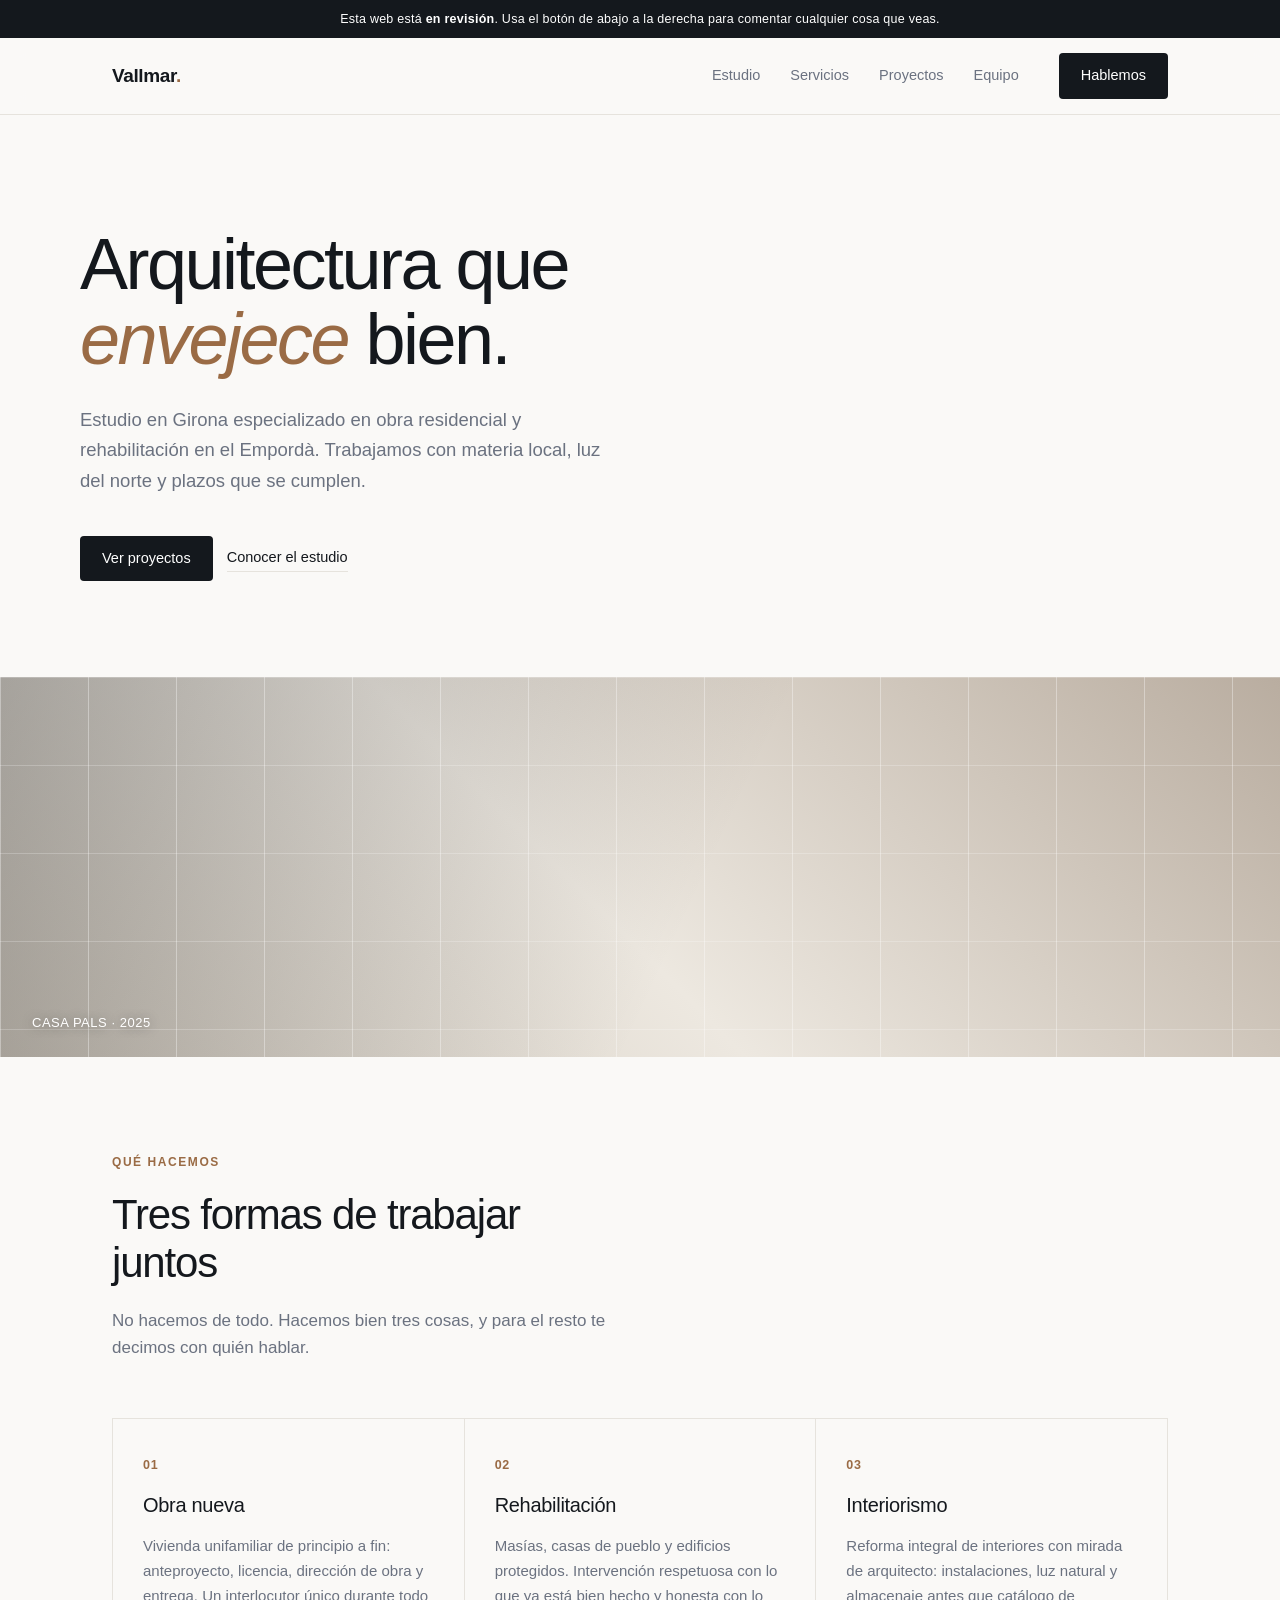
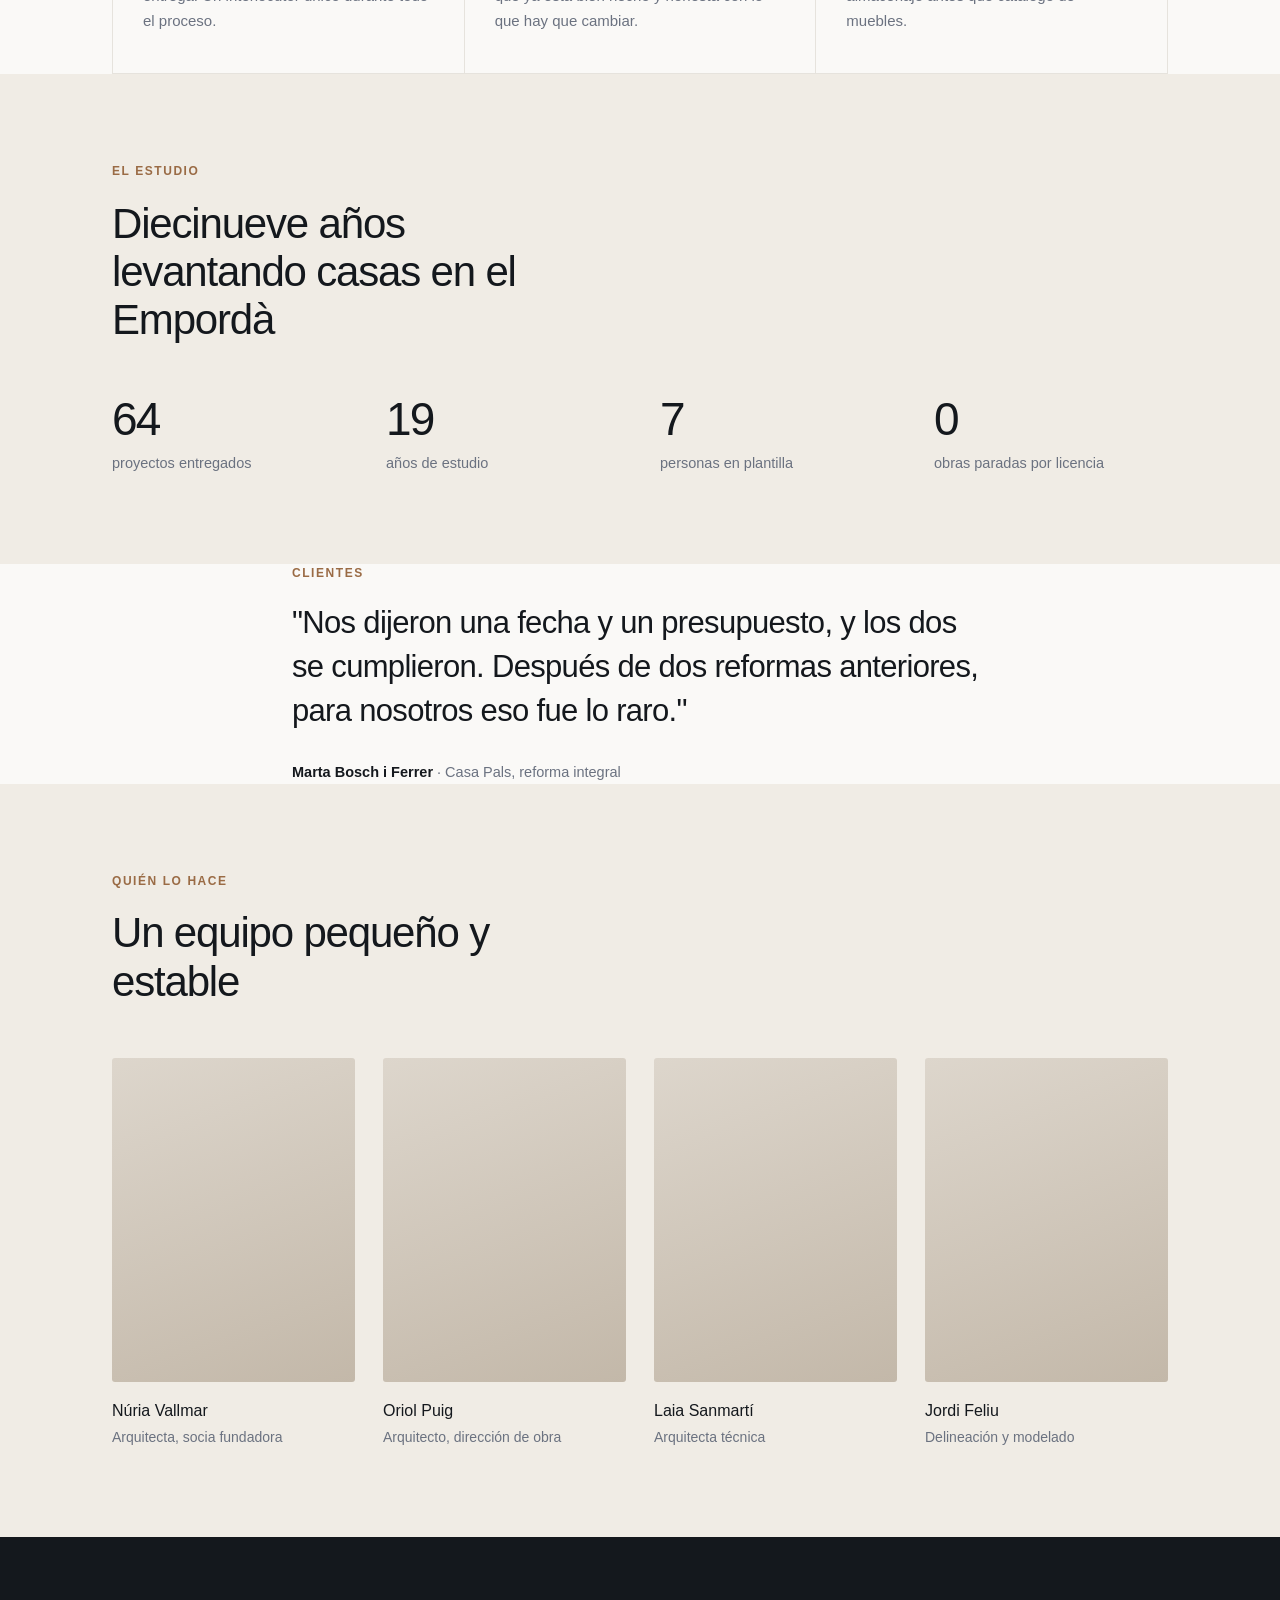
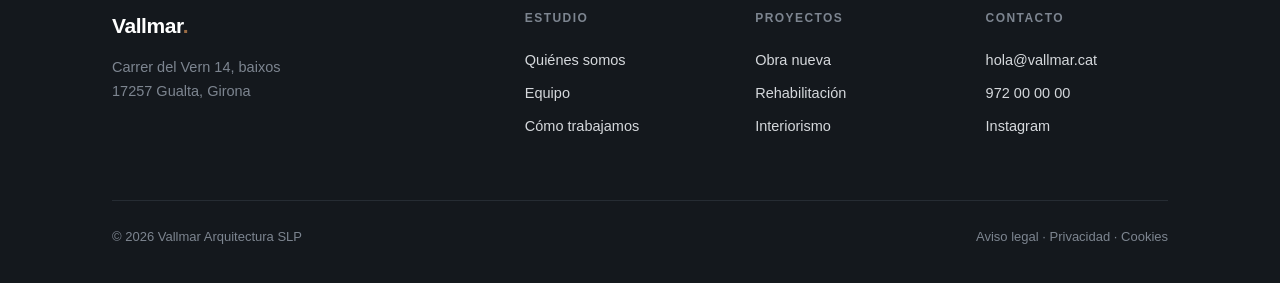
==== demo/index.html @ 19f61f92 "Tack Comment: point-and-comment feedback widget for sites under review Your client points at the ele" ====
<!doctype html>
<html lang="es">
<head>
<meta charset="utf-8">
<meta name="viewport" content="width=device-width, initial-scale=1">
<title>Vallmar Arquitectura (web en revisión)</title>
<meta name="robots" content="noindex, nofollow">
<style>
  :root {
    --tinta: #14181d;
    --suave: #6b7280;
    --linea: #e6e3dd;
    --papel: #faf9f7;
    --arena: #f0ece5;
    --acento: #9a6b45;
  }
  * { box-sizing: border-box; margin: 0; padding: 0; }
  body {
    font-family: "Helvetica Neue", -apple-system, BlinkMacSystemFont, "Segoe UI", Roboto, sans-serif;
    color: var(--tinta); background: var(--papel);
    -webkit-font-smoothing: antialiased; line-height: 1.6;
  }
  .contenedor { max-width: 1120px; margin: 0 auto; padding: 0 32px; }

  /* aviso de entorno */
  .aviso {
    background: var(--tinta); color: #fff; text-align: center;
    font-size: 12.5px; letter-spacing: .02em; padding: 9px 16px;
  }
  .aviso b { font-weight: 600; }

  /* cabecera */
  header {
    position: sticky; top: 0; z-index: 50; background: rgba(250,249,247,.88);
    backdrop-filter: saturate(1.4) blur(12px); border-bottom: 1px solid var(--linea);
  }
  .barra { display: flex; align-items: center; gap: 40px; height: 76px; }
  .logo { font-size: 19px; font-weight: 600; letter-spacing: -.02em; }
  .logo span { color: var(--acento); }
  nav { display: flex; gap: 30px; margin-left: auto; }
  nav a {
    color: var(--suave); text-decoration: none; font-size: 14.5px;
    transition: color .18s cubic-bezier(.23,1,.32,1);
  }
  nav a:hover { color: var(--tinta); }
  .btn {
    display: inline-block; background: var(--tinta); color: #fff; text-decoration: none;
    padding: 11px 22px; border-radius: 4px; font-size: 14.5px; font-weight: 500;
    transition: transform .18s cubic-bezier(.23,1,.32,1), background .18s;
  }
  .btn:hover { background: #000; transform: translateY(-1px); }
  .btn:active { transform: scale(.98); }

  /* hero */
  .hero { padding: 112px 0 96px; }
  .hero h1 {
    font-size: clamp(40px, 6.2vw, 72px); line-height: 1.04;
    letter-spacing: -.035em; font-weight: 400; max-width: 15ch;
  }
  .hero h1 em { font-style: italic; color: var(--acento); }
  .hero p {
    margin-top: 28px; font-size: 18.5px; color: var(--suave);
    max-width: 52ch; line-height: 1.65;
  }
  .hero .acciones { margin-top: 40px; display: flex; gap: 14px; align-items: center; }
  .enlace-suave { color: var(--tinta); text-decoration: none; font-size: 14.5px; border-bottom: 1px solid var(--linea); padding-bottom: 2px; }
  .enlace-suave:hover { border-color: var(--acento); }

  .banda {
    height: 380px; margin: 0 0 96px;
    background:
      linear-gradient(115deg, rgba(20,24,29,.28), transparent 55%),
      linear-gradient(45deg, #cfc7bb, #ede8e0 45%, #b9ada0);
    position: relative; overflow: hidden;
  }
  .banda::after {
    content: ""; position: absolute; inset: 0;
    background-image:
      linear-gradient(90deg, rgba(255,255,255,.35) 1px, transparent 1px),
      linear-gradient(rgba(255,255,255,.22) 1px, transparent 1px);
    background-size: 88px 88px;
  }
  .banda .pie-foto {
    position: absolute; left: 32px; bottom: 24px; z-index: 2;
    color: #fff; font-size: 13px; letter-spacing: .04em; text-transform: uppercase;
    text-shadow: 0 1px 12px rgba(0,0,0,.4);
  }

  /* secciones */
  section { padding: 88px 0; }
  .etiqueta {
    font-size: 12px; letter-spacing: .13em; text-transform: uppercase;
    color: var(--acento); font-weight: 600; margin-bottom: 18px;
  }
  h2 { font-size: clamp(28px, 3.6vw, 42px); font-weight: 400; letter-spacing: -.028em; line-height: 1.15; max-width: 20ch; }
  .intro { margin-top: 20px; color: var(--suave); font-size: 17px; max-width: 58ch; }

  .rejilla { display: grid; grid-template-columns: repeat(3, 1fr); gap: 1px; margin-top: 56px; background: var(--linea); border: 1px solid var(--linea); }
  .servicio { background: var(--papel); padding: 36px 30px 40px; }
  .servicio .num { font-size: 12.5px; color: var(--acento); font-weight: 600; letter-spacing: .06em; }
  .servicio h3 { font-size: 20px; font-weight: 500; margin: 14px 0 12px; letter-spacing: -.015em; }
  .servicio p { color: var(--suave); font-size: 15px; line-height: 1.68; }

  .arena { background: var(--arena); }
  .cifras { display: grid; grid-template-columns: repeat(4, 1fr); gap: 40px; margin-top: 52px; }
  .cifra .n { font-size: 46px; font-weight: 400; letter-spacing: -.04em; line-height: 1; }
  .cifra .t { color: var(--suave); font-size: 14.5px; margin-top: 10px; }

  .cita { max-width: 760px; }
  .cita blockquote { font-size: clamp(22px, 2.9vw, 31px); font-weight: 400; letter-spacing: -.022em; line-height: 1.42; }
  .cita footer { margin-top: 28px; color: var(--suave); font-size: 14.5px; }
  .cita footer b { color: var(--tinta); font-weight: 600; }

  .equipo { display: grid; grid-template-columns: repeat(4, 1fr); gap: 28px; margin-top: 52px; }
  .persona .retrato { aspect-ratio: 3/4; background: linear-gradient(160deg, #ddd6cc, #c3b8a9); border-radius: 3px; }
  .persona h4 { font-size: 16px; font-weight: 500; margin-top: 16px; }
  .persona p { color: var(--suave); font-size: 14px; margin-top: 3px; }

  /* pie */
  footer.pie { background: var(--tinta); color: #fff; padding: 72px 0 36px; margin-top: 0; }
  .pie-rejilla { display: grid; grid-template-columns: 2fr 1fr 1fr 1fr; gap: 48px; }
  .pie-rejilla h5 { font-size: 12px; letter-spacing: .12em; text-transform: uppercase; color: #7d8590; font-weight: 600; margin-bottom: 16px; }
  .pie-rejilla a { display: block; color: #d5d8dc; text-decoration: none; font-size: 14.5px; padding: 5px 0; }
  .pie-rejilla a:hover { color: #fff; }
  .pie-logo { font-size: 21px; font-weight: 600; letter-spacing: -.02em; }
  .pie-logo span { color: var(--acento); }
  .pie-nota { color: #7d8590; font-size: 14.5px; margin-top: 14px; max-width: 34ch; line-height: 1.6; }
  .legal { margin-top: 56px; padding-top: 26px; border-top: 1px solid #262c33; color: #7d8590; font-size: 13px; display: flex; justify-content: space-between; gap: 20px; flex-wrap: wrap; }

  @media (max-width: 900px) {
    .rejilla, .cifras, .equipo, .pie-rejilla { grid-template-columns: repeat(2, 1fr); }
    nav { display: none; }
    .contenedor { padding: 0 22px; }
  }
  @media (max-width: 560px) {
    .rejilla, .cifras, .equipo, .pie-rejilla { grid-template-columns: 1fr; }
    .hero { padding: 64px 0 56px; }
  }
</style>
</head>
<body>

<div class="aviso">
  Esta web está <b>en revisión</b>. Usa el botón de abajo a la derecha para comentar cualquier cosa que veas.
</div>

<header>
  <div class="contenedor barra">
    <div class="logo">Vallmar<span>.</span></div>
    <nav>
      <a href="/estudio">Estudio</a>
      <a href="/#servicios">Servicios</a>
      <a href="/proyectos">Proyectos</a>
      <a href="/estudio#equipo">Equipo</a>
    </nav>
    <a href="/contacto" class="btn">Hablemos</a>
  </div>
</header>

<div class="hero contenedor">
  <h1>Arquitectura que <em>envejece</em> bien.</h1>
  <p>Estudio en Girona especializado en obra residencial y rehabilitación en el Empordà. Trabajamos con materia local, luz del norte y plazos que se cumplen.</p>
  <div class="acciones">
    <a href="#proyectos" class="btn">Ver proyectos</a>
    <a href="#estudio" class="enlace-suave">Conocer el estudio</a>
  </div>
</div>

<div class="banda">
  <div class="pie-foto">Casa Pals · 2025</div>
</div>

<section id="servicios" class="contenedor">
  <div class="etiqueta">Qué hacemos</div>
  <h2>Tres formas de trabajar juntos</h2>
  <p class="intro">No hacemos de todo. Hacemos bien tres cosas, y para el resto te decimos con quién hablar.</p>

  <div class="rejilla">
    <article class="servicio">
      <div class="num">01</div>
      <h3>Obra nueva</h3>
      <p>Vivienda unifamiliar de principio a fin: anteproyecto, licencia, dirección de obra y entrega. Un interlocutor único durante todo el proceso.</p>
    </article>
    <article class="servicio">
      <div class="num">02</div>
      <h3>Rehabilitación</h3>
      <p>Masías, casas de pueblo y edificios protegidos. Intervención respetuosa con lo que ya está bien hecho y honesta con lo que hay que cambiar.</p>
    </article>
    <article class="servicio">
      <div class="num">03</div>
      <h3>Interiorismo</h3>
      <p>Reforma integral de interiores con mirada de arquitecto: instalaciones, luz natural y almacenaje antes que catálogo de muebles.</p>
    </article>
  </div>
</section>

<section class="arena">
  <div class="contenedor">
    <div class="etiqueta">El estudio</div>
    <h2 id="estudio">Diecinueve años levantando casas en el Empordà</h2>
    <div class="cifras">
      <div class="cifra"><div class="n">64</div><div class="t">proyectos entregados</div></div>
      <div class="cifra"><div class="n">19</div><div class="t">años de estudio</div></div>
      <div class="cifra"><div class="n">7</div><div class="t">personas en plantilla</div></div>
      <div class="cifra"><div class="n">0</div><div class="t">obras paradas por licencia</div></div>
    </div>
  </div>
</section>

<section class="contenedor cita">
  <div class="etiqueta">Clientes</div>
  <blockquote>"Nos dijeron una fecha y un presupuesto, y los dos se cumplieron. Después de dos reformas anteriores, para nosotros eso fue lo raro."</blockquote>
  <footer><b>Marta Bosch i Ferrer</b> · Casa Pals, reforma integral</footer>
</section>

<section id="equipo" class="arena">
  <div class="contenedor">
    <div class="etiqueta">Quién lo hace</div>
    <h2>Un equipo pequeño y estable</h2>
    <div class="equipo">
      <div class="persona"><div class="retrato"></div><h4>Núria Vallmar</h4><p>Arquitecta, socia fundadora</p></div>
      <div class="persona"><div class="retrato"></div><h4>Oriol Puig</h4><p>Arquitecto, dirección de obra</p></div>
      <div class="persona"><div class="retrato"></div><h4>Laia Sanmartí</h4><p>Arquitecta técnica</p></div>
      <div class="persona"><div class="retrato"></div><h4>Jordi Feliu</h4><p>Delineación y modelado</p></div>
    </div>
  </div>
</section>

<footer class="pie" id="contacto">
  <div class="contenedor">
    <div class="pie-rejilla">
      <div>
        <div class="pie-logo">Vallmar<span>.</span></div>
        <p class="pie-nota">Carrer del Vern 14, baixos<br>17257 Gualta, Girona</p>
      </div>
      <div>
        <h5>Estudio</h5>
        <a href="#estudio">Quiénes somos</a>
        <a href="/estudio#equipo">Equipo</a>
        <a href="#">Cómo trabajamos</a>
      </div>
      <div>
        <h5>Proyectos</h5>
        <a href="#">Obra nueva</a>
        <a href="#">Rehabilitación</a>
        <a href="#">Interiorismo</a>
      </div>
      <div>
        <h5>Contacto</h5>
        <a href="#">hola@vallmar.cat</a>
        <a href="#">972 00 00 00</a>
        <a href="#">Instagram</a>
      </div>
    </div>
    <div class="legal">
      <span>© 2026 Vallmar Arquitectura SLP</span>
      <span>Aviso legal · Privacidad · Cookies</span>
    </div>
  </div>
</footer>

<!-- ─────────── el widget ─────────── -->
<script src="/tack.js"
        data-site="demo"
        data-endpoint=""
        data-color="#9a6b45"
        data-label="Comentar"
        defer></script>
</body>
</html>
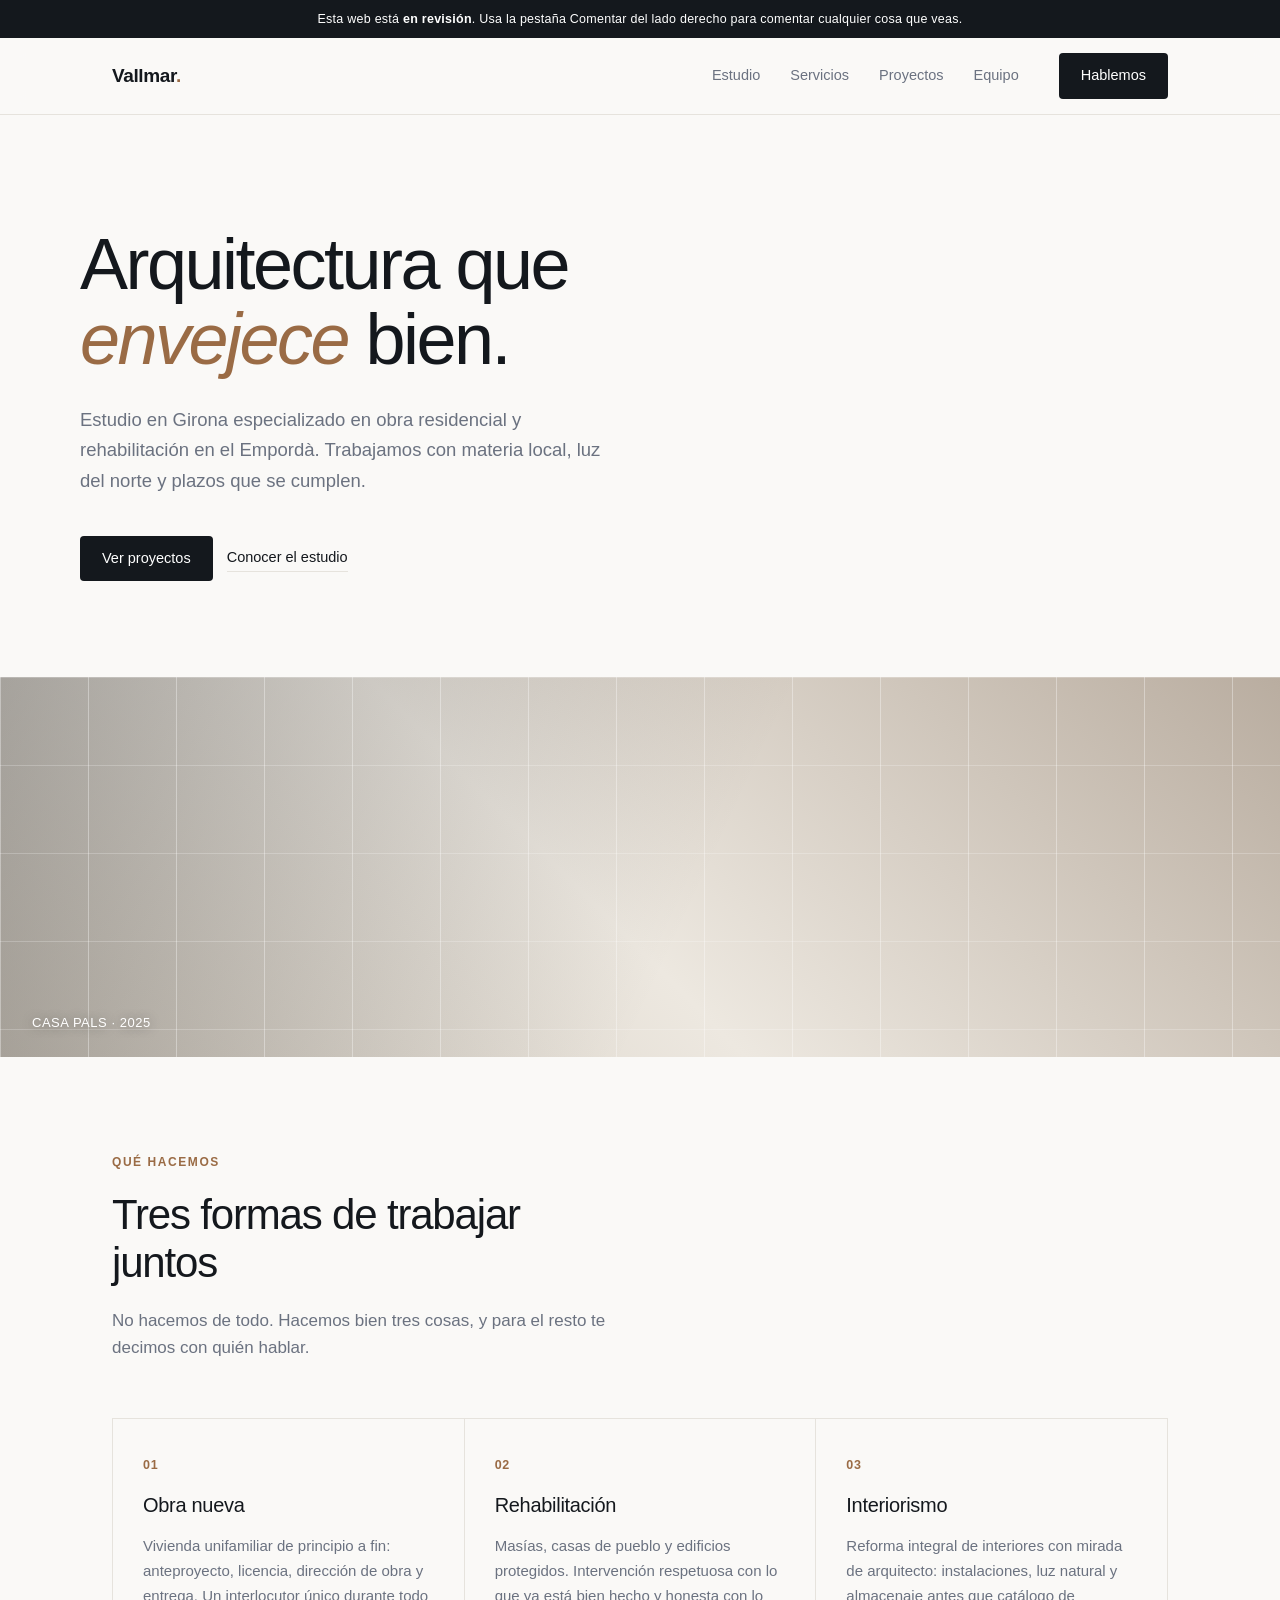
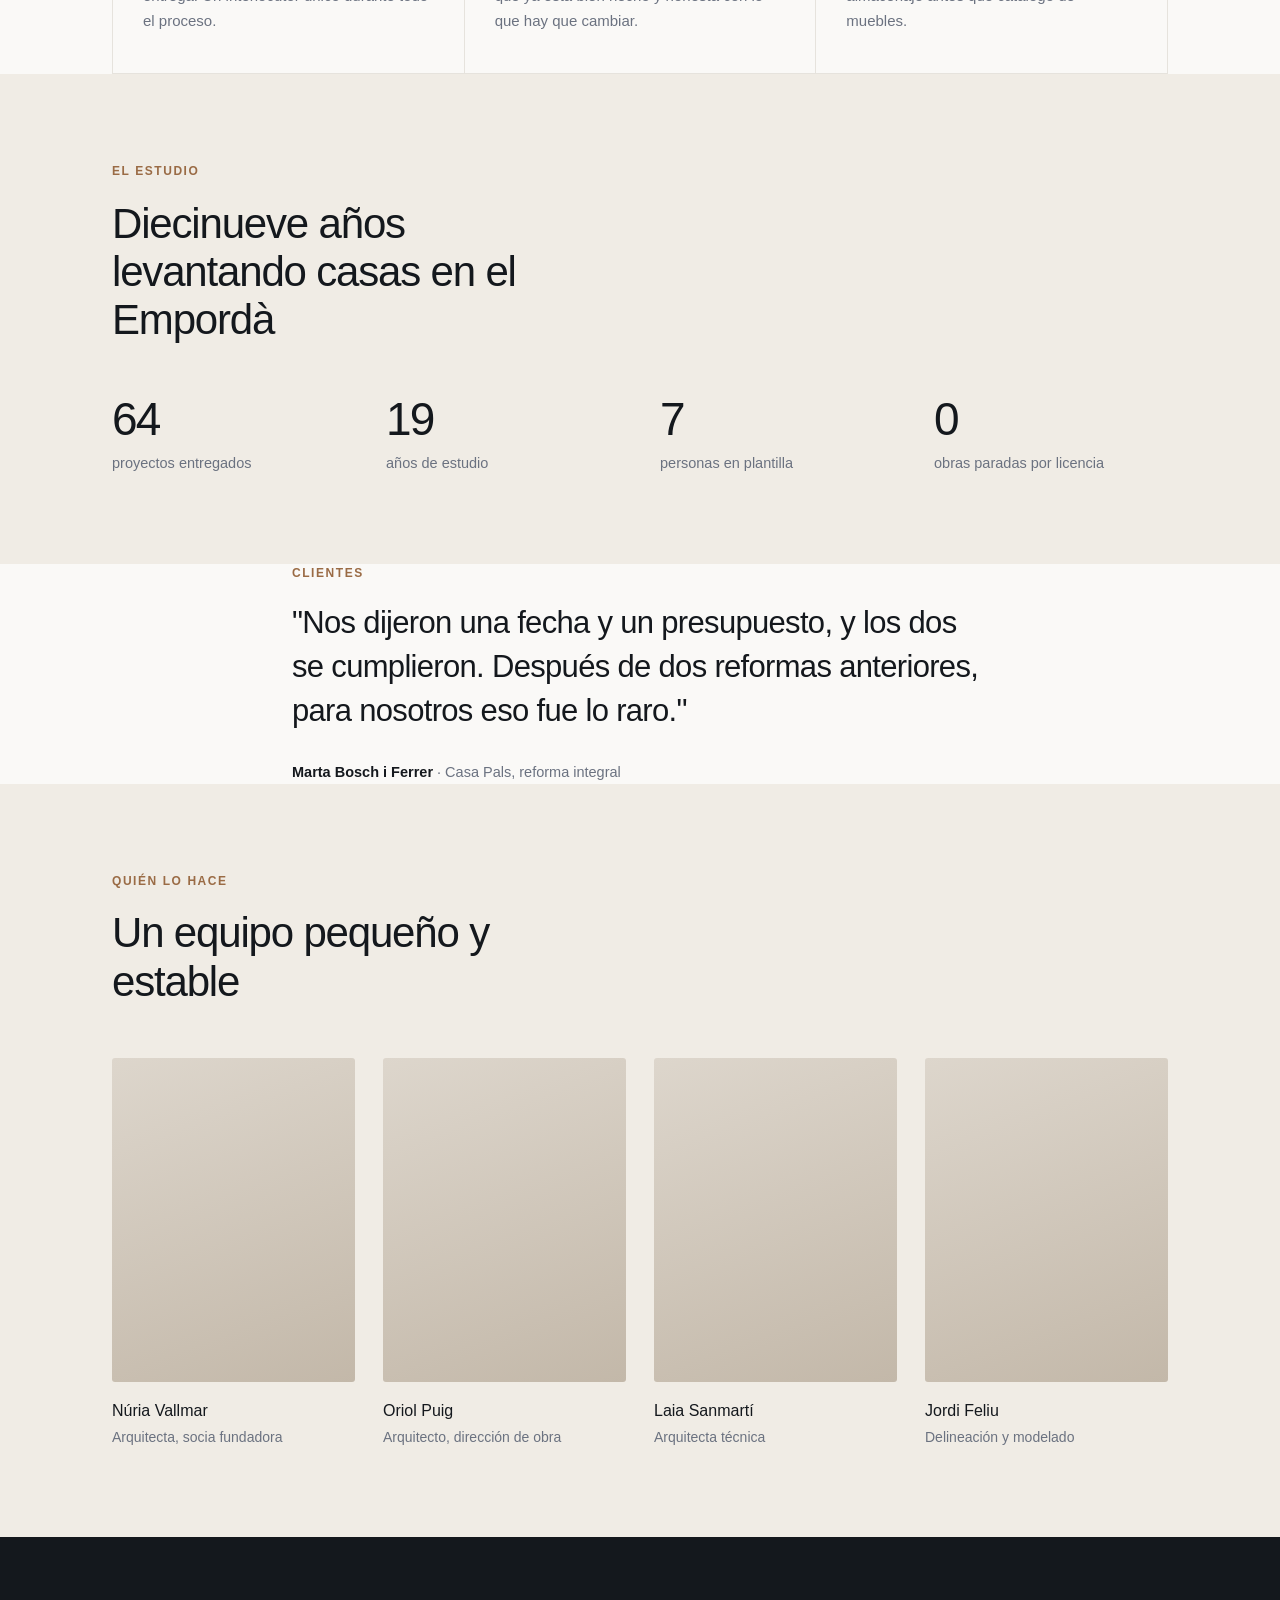
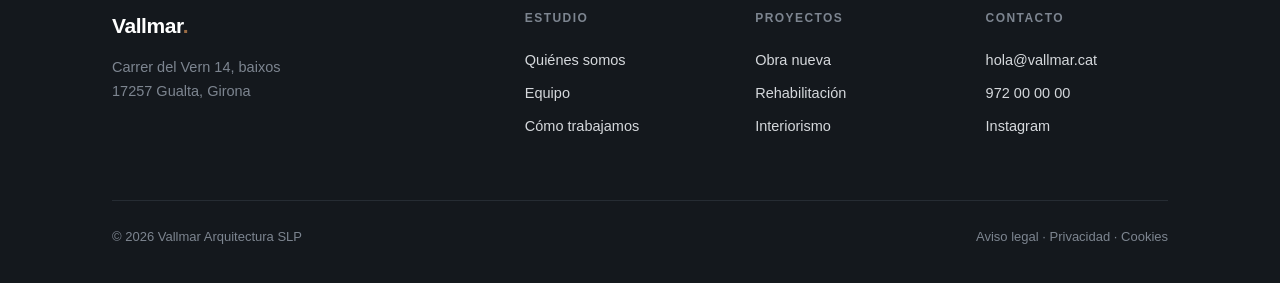
==== commit ec350aa5: "Videotutoriales con voz: dos vídeos sobre la demo de Vallmar, con la misma guía que los GIFs Los gui" ====
--- a/demo/index.html
+++ b/demo/index.html
@@ -141,7 +141,7 @@
 <body>
 
 <div class="aviso">
-  Esta web está <b>en revisión</b>. Usa el botón de abajo a la derecha para comentar cualquier cosa que veas.
+  Esta web está <b>en revisión</b>. Usa la pestaña Comentar del lado derecho para comentar cualquier cosa que veas.
 </div>
 
 <header>
